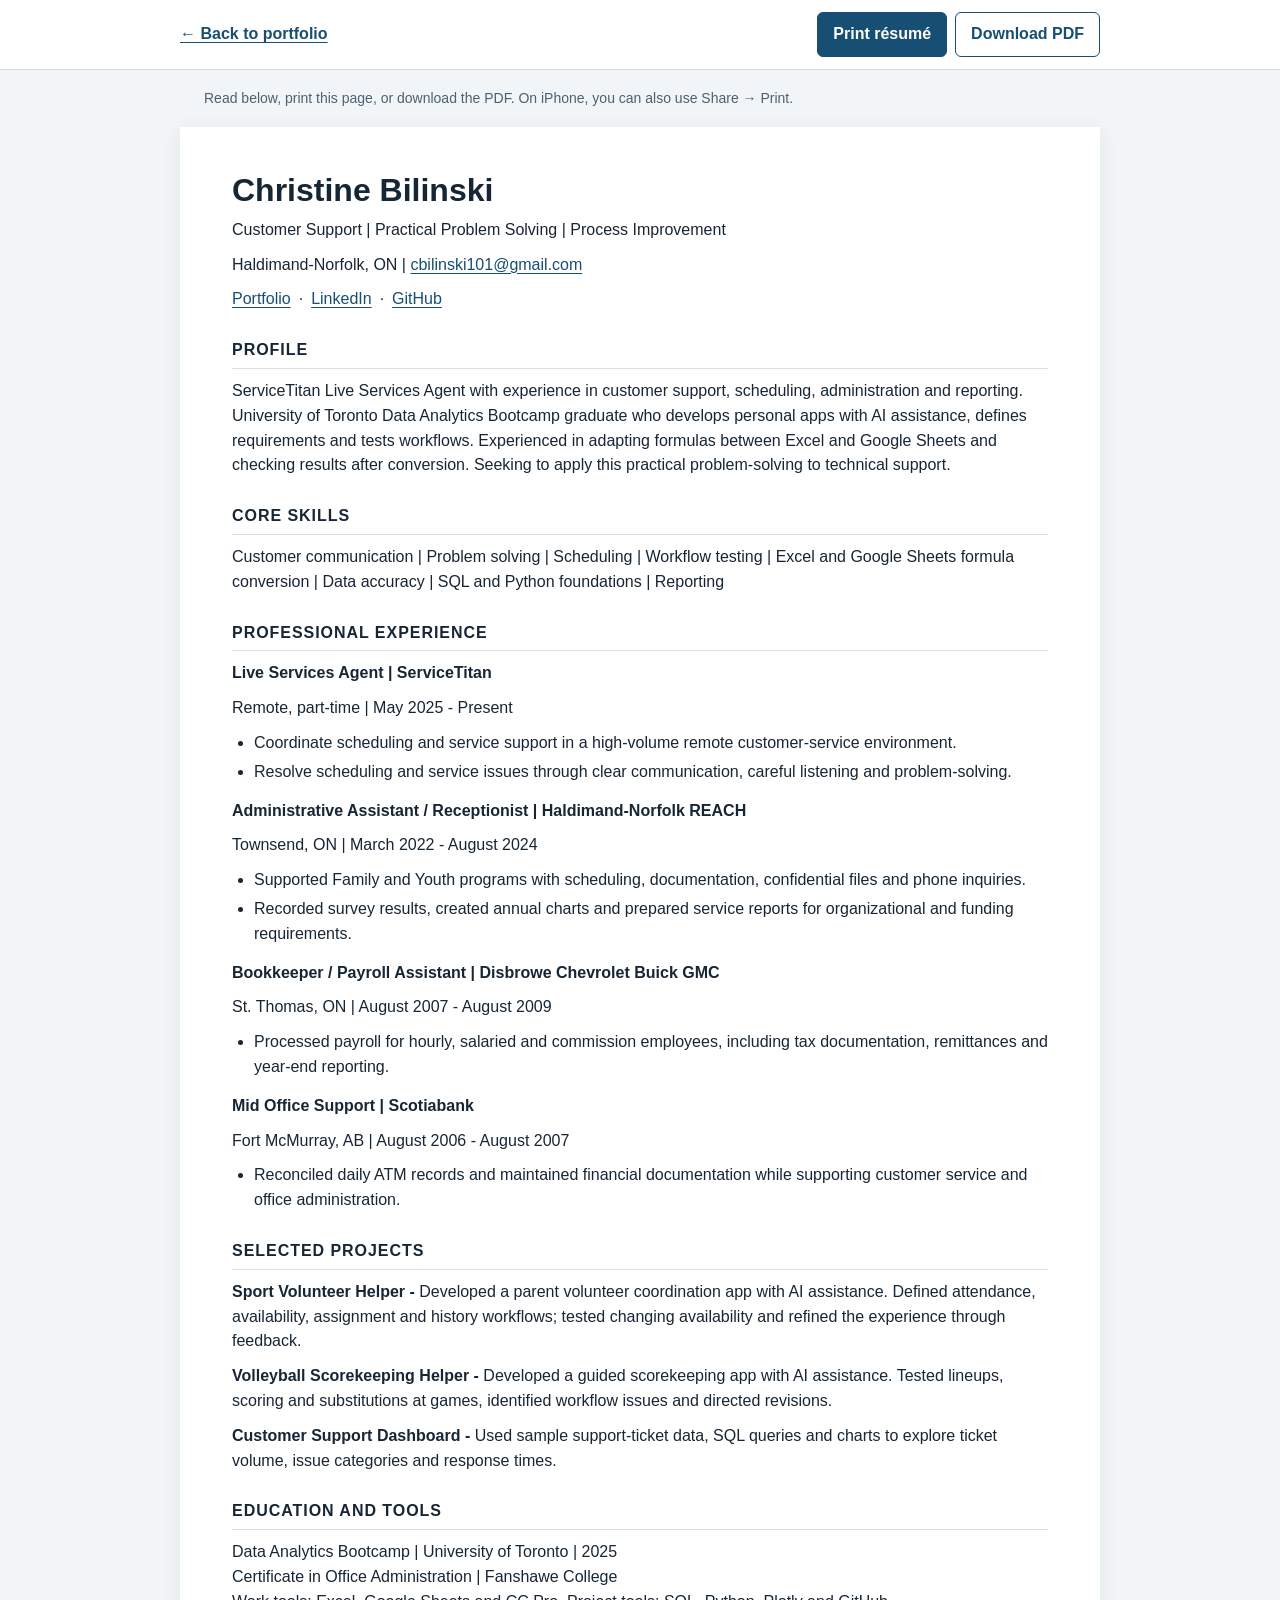
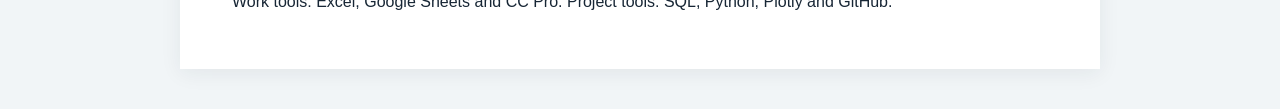
==== resume.html @ c78f18e6 "Add accessible résumé page with print, PDF download and portfolio navigation" ====
<!doctype html>
<html lang="en">
<head>
<meta charset="utf-8">
<meta name="viewport" content="width=device-width, initial-scale=1">
<meta name="description" content="Christine Bilinski’s résumé: customer support, practical problem solving, Excel and Google Sheets, administration and reporting.">
<title>Résumé | Christine Bilinski</title>
<style>
*{box-sizing:border-box}body{margin:0;background:#f1f5f7;color:#172635;font:16px/1.55 Arial,sans-serif}a{color:#174e74;text-underline-offset:3px}a:focus-visible,button:focus-visible{outline:3px solid #c56824;outline-offset:4px}.toolbar{position:sticky;top:0;z-index:10;background:#fff;border-bottom:1px solid #ced9e0;padding:12px max(16px,calc((100vw - 920px)/2));display:flex;gap:12px;align-items:center;flex-wrap:wrap}.back{margin-right:auto;font-weight:bold}.actions{display:flex;gap:8px;flex-wrap:wrap}.action{display:inline-flex;align-items:center;justify-content:center;min-height:44px;padding:9px 15px;border:1px solid #174e74;border-radius:6px;color:#174e74;background:#fff;font:inherit;font-weight:bold;text-decoration:none;cursor:pointer}.primary{color:#fff;background:#174e74}.help{max-width:920px;margin:18px auto 0;padding:0 24px;color:#4c6172;font-size:14px}.resume{max-width:920px;margin:18px auto 40px;background:white;padding:44px 52px;box-shadow:0 4px 20px #17263512;overflow-wrap:anywhere}h1{font-size:32px;line-height:1.2;margin:0 0 8px}h2{font-size:16px;letter-spacing:.06em;text-transform:uppercase;border-bottom:1px solid #d7e1e7;margin:26px 0 10px;padding-bottom:5px;break-after:avoid}p{margin:6px 0 10px}ul{padding-left:22px;margin:7px 0 14px}li{margin:4px 0}.contact-links{display:flex;gap:8px;flex-wrap:wrap}strong{font-weight:700}@media(max-width:600px){.toolbar{gap:10px}.back{width:100%}.actions{width:100%}.action{flex:1}.resume{padding:26px 20px;margin:14px 12px 28px}h1{font-size:27px}.help{padding:0 20px}}
@page{size:letter;margin:.55in .65in}
@media print{body{background:white;color:black;font:10.5pt/1.1 Arial,sans-serif}.toolbar,.help{display:none!important}.resume{max-width:none;padding:0;margin:0;box-shadow:none;overflow-wrap:normal}h1{font-size:20pt;margin:0 0 4pt}h2{font-size:10.5pt;letter-spacing:0;border:0;padding:0;margin:10pt 0 4pt}p{margin:0 0 4pt}li{margin:0 0 2pt}ul{margin:3pt 0 5pt;padding-left:18pt}a{color:black;text-decoration:none}.contact-links{margin-bottom:6pt}h2+ p{break-after:avoid}li{break-inside:avoid}}
</style>
</head>
<body>
<nav class="toolbar" aria-label="Résumé actions">
<a class="back" href="index.html#employment">← Back to portfolio</a>
<div class="actions"><button class="action primary" type="button" onclick="window.print()">Print résumé</button><a class="action" href="Christine_Bilinski_Resume.pdf" download="Christine_Bilinski_Resume.pdf">Download PDF</a></div>
</nav>
<p class="help">Read below, print this page, or download the PDF. On iPhone, you can also use Share → Print.</p>
<main class="resume">
<h1>Christine Bilinski</h1>
<p>Customer Support | Practical Problem Solving | Process Improvement</p>
<p>Haldimand-Norfolk, ON | <a href="mailto:cbilinski101@gmail.com">cbilinski101@gmail.com</a></p>
<p class="contact-links"><a href="https://cbilinski101.github.io/">Portfolio</a><span> · </span><a href="https://www.linkedin.com/in/christine-b-19367b31b/">LinkedIn</a><span> · </span><a href="https://github.com/cbilinski101">GitHub</a></p>
<h2>Profile</h2>
<p>ServiceTitan Live Services Agent with experience in customer support, scheduling, administration and reporting. University of Toronto Data Analytics Bootcamp graduate who develops personal apps with AI assistance, defines requirements and tests workflows. Experienced in adapting formulas between Excel and Google Sheets and checking results after conversion. Seeking to apply this practical problem-solving to technical support.</p>
<h2>Core Skills</h2>
<p>Customer communication | Problem solving | Scheduling | Workflow testing | Excel and Google Sheets formula conversion | Data accuracy | SQL and Python foundations | Reporting</p>
<h2>Professional Experience</h2>
<p><strong>Live Services Agent | ServiceTitan</strong></p>
<p>Remote, part-time | May 2025 - Present</p>
<ul>
<li>Coordinate scheduling and service support in a high-volume remote customer-service environment.</li>
<li>Resolve scheduling and service issues through clear communication, careful listening and problem-solving.</li>
</ul>
<p><strong>Administrative Assistant / Receptionist | Haldimand-Norfolk REACH</strong></p>
<p>Townsend, ON | March 2022 - August 2024</p>
<ul>
<li>Supported Family and Youth programs with scheduling, documentation, confidential files and phone inquiries.</li>
<li>Recorded survey results, created annual charts and prepared service reports for organizational and funding requirements.</li>
</ul>
<p><strong>Bookkeeper / Payroll Assistant | Disbrowe Chevrolet Buick GMC</strong></p>
<p>St. Thomas, ON | August 2007 - August 2009</p>
<ul>
<li>Processed payroll for hourly, salaried and commission employees, including tax documentation, remittances and year-end reporting.</li>
</ul>
<p><strong>Mid Office Support | Scotiabank</strong></p>
<p>Fort McMurray, AB | August 2006 - August 2007</p>
<ul>
<li>Reconciled daily ATM records and maintained financial documentation while supporting customer service and office administration.</li>
</ul>
<h2>Selected Projects</h2>
<p><strong>Sport Volunteer Helper - </strong>Developed a parent volunteer coordination app with AI assistance. Defined attendance, availability, assignment and history workflows; tested changing availability and refined the experience through feedback.</p>
<p><strong>Volleyball Scorekeeping Helper - </strong>Developed a guided scorekeeping app with AI assistance. Tested lineups, scoring and substitutions at games, identified workflow issues and directed revisions.</p>
<p><strong>Customer Support Dashboard - </strong>Used sample support-ticket data, SQL queries and charts to explore ticket volume, issue categories and response times.</p>
<h2>Education And Tools</h2>
<p>Data Analytics Bootcamp | University of Toronto | 2025<br>Certificate in Office Administration | Fanshawe College<br>Work tools: Excel, Google Sheets and CC Pro. Project tools: SQL, Python, Plotly and GitHub.</p>
</main>
</body>
</html>
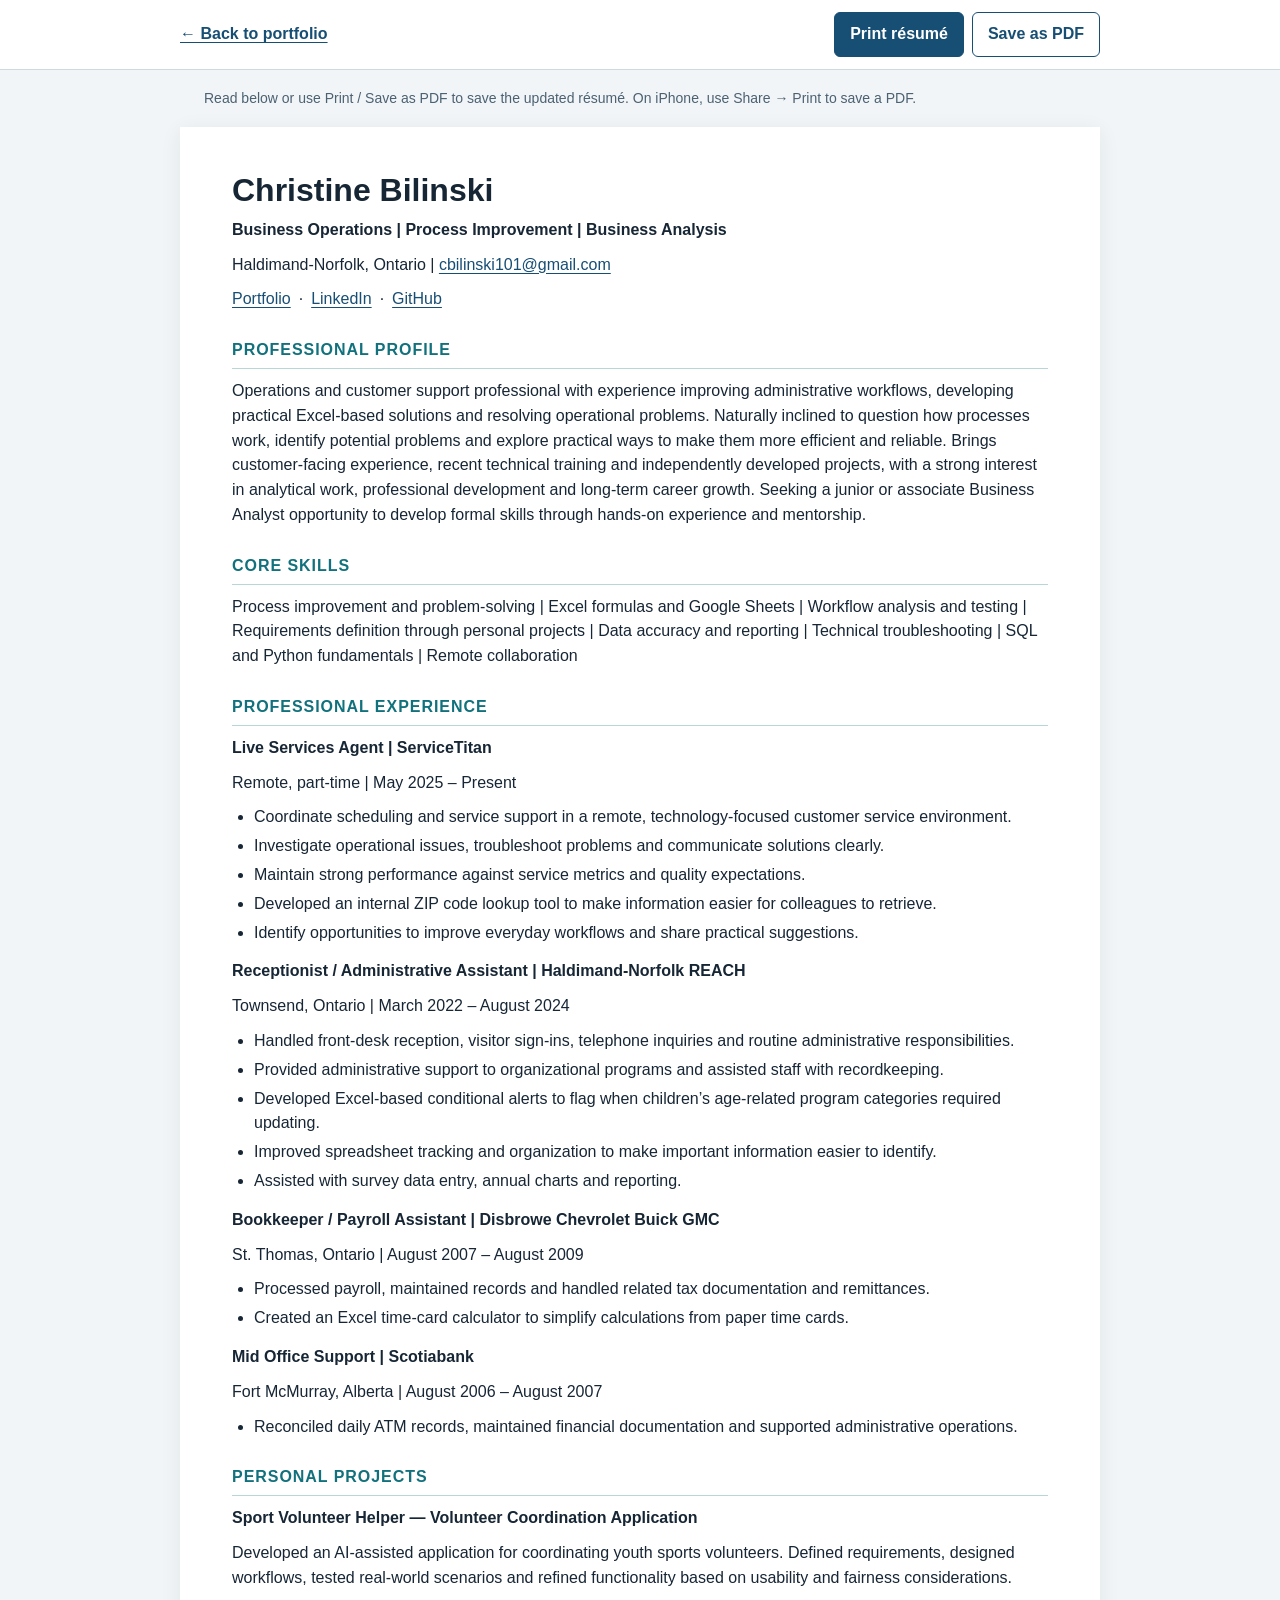
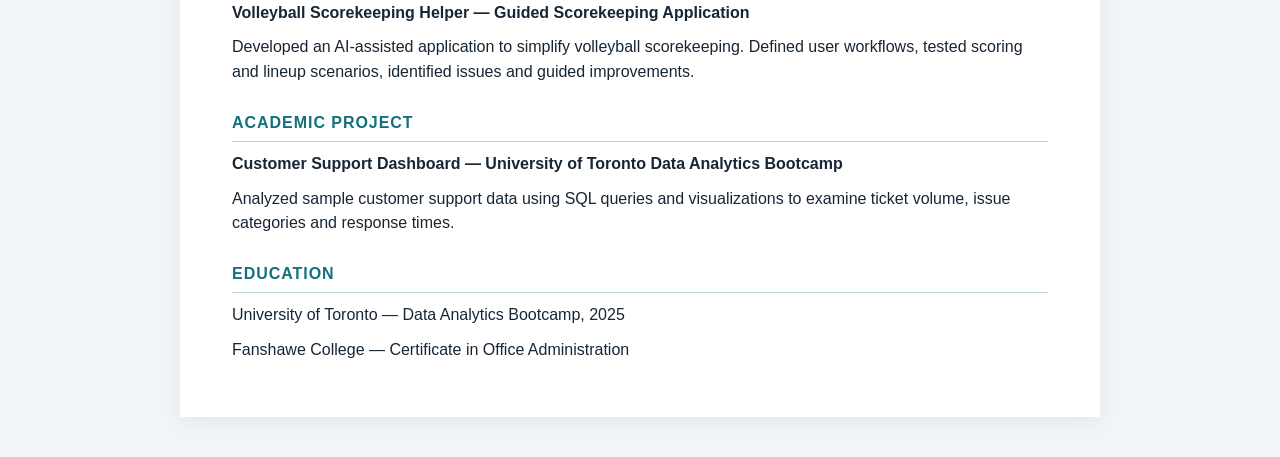
==== commit fe64d564: "Update portfolio resume for junior business analyst career direction" ====
--- a/resume.html
+++ b/resume.html
@@ -3,10 +3,10 @@
 <head>
 <meta charset="utf-8">
 <meta name="viewport" content="width=device-width, initial-scale=1">
-<meta name="description" content="Christine Bilinski’s résumé: customer support, practical problem solving, Excel and Google Sheets, administration and reporting.">
+<meta name="description" content="Christine Bilinski’s résumé: business operations, process improvement and business analysis.">
 <title>Résumé | Christine Bilinski</title>
 <style>
-*{box-sizing:border-box}body{margin:0;background:#f1f5f7;color:#172635;font:16px/1.55 Arial,sans-serif}a{color:#174e74;text-underline-offset:3px}a:focus-visible,button:focus-visible{outline:3px solid #c56824;outline-offset:4px}.toolbar{position:sticky;top:0;z-index:10;background:#fff;border-bottom:1px solid #ced9e0;padding:12px max(16px,calc((100vw - 920px)/2));display:flex;gap:12px;align-items:center;flex-wrap:wrap}.back{margin-right:auto;font-weight:bold}.actions{display:flex;gap:8px;flex-wrap:wrap}.action{display:inline-flex;align-items:center;justify-content:center;min-height:44px;padding:9px 15px;border:1px solid #174e74;border-radius:6px;color:#174e74;background:#fff;font:inherit;font-weight:bold;text-decoration:none;cursor:pointer}.primary{color:#fff;background:#174e74}.help{max-width:920px;margin:18px auto 0;padding:0 24px;color:#4c6172;font-size:14px}.resume{max-width:920px;margin:18px auto 40px;background:white;padding:44px 52px;box-shadow:0 4px 20px #17263512;overflow-wrap:anywhere}h1{font-size:32px;line-height:1.2;margin:0 0 8px}h2{font-size:16px;letter-spacing:.06em;text-transform:uppercase;border-bottom:1px solid #d7e1e7;margin:26px 0 10px;padding-bottom:5px;break-after:avoid}p{margin:6px 0 10px}ul{padding-left:22px;margin:7px 0 14px}li{margin:4px 0}.contact-links{display:flex;gap:8px;flex-wrap:wrap}strong{font-weight:700}@media(max-width:600px){.toolbar{gap:10px}.back{width:100%}.actions{width:100%}.action{flex:1}.resume{padding:26px 20px;margin:14px 12px 28px}h1{font-size:27px}.help{padding:0 20px}}
+*{box-sizing:border-box}body{margin:0;background:#f1f5f7;color:#172635;font:16px/1.55 Arial,sans-serif}a{color:#174e74;text-underline-offset:3px}a:focus-visible,button:focus-visible{outline:3px solid #c56824;outline-offset:4px}.toolbar{position:sticky;top:0;z-index:10;background:#fff;border-bottom:1px solid #ced9e0;padding:12px max(16px,calc((100vw - 920px)/2));display:flex;gap:12px;align-items:center;flex-wrap:wrap}.back{margin-right:auto;font-weight:bold}.actions{display:flex;gap:8px;flex-wrap:wrap}.action{display:inline-flex;align-items:center;justify-content:center;min-height:44px;padding:9px 15px;border:1px solid #174e74;border-radius:6px;color:#174e74;background:#fff;font:inherit;font-weight:bold;text-decoration:none;cursor:pointer}.primary{color:#fff;background:#174e74}.help{max-width:920px;margin:18px auto 0;padding:0 24px;color:#4c6172;font-size:14px}.resume{max-width:920px;margin:18px auto 40px;background:white;padding:44px 52px;box-shadow:0 4px 20px #17263512;overflow-wrap:anywhere}h1{font-size:32px;line-height:1.2;margin:0 0 8px}h2{font-size:16px;letter-spacing:.06em;text-transform:uppercase;color:#11717c;border-bottom:1px solid #b7d6d8;margin:26px 0 10px;padding-bottom:5px;break-after:avoid}p{margin:6px 0 10px}ul{padding-left:22px;margin:7px 0 14px}li{margin:4px 0}.contact-links{display:flex;gap:8px;flex-wrap:wrap}strong{font-weight:700}@media(max-width:600px){.toolbar{gap:10px}.back{width:100%}.actions{width:100%}.action{flex:1}.resume{padding:26px 20px;margin:14px 12px 28px}h1{font-size:27px}.help{padding:0 20px}}
 @page{size:letter;margin:.55in .65in}
 @media print{body{background:white;color:black;font:10.5pt/1.1 Arial,sans-serif}.toolbar,.help{display:none!important}.resume{max-width:none;padding:0;margin:0;box-shadow:none;overflow-wrap:normal}h1{font-size:20pt;margin:0 0 4pt}h2{font-size:10.5pt;letter-spacing:0;border:0;padding:0;margin:10pt 0 4pt}p{margin:0 0 4pt}li{margin:0 0 2pt}ul{margin:3pt 0 5pt;padding-left:18pt}a{color:black;text-decoration:none}.contact-links{margin-bottom:6pt}h2+ p{break-after:avoid}li{break-inside:avoid}}
 </style>
@@ -14,47 +14,34 @@
 <body>
 <nav class="toolbar" aria-label="Résumé actions">
 <a class="back" href="index.html#employment">← Back to portfolio</a>
-<div class="actions"><button class="action primary" type="button" onclick="window.print()">Print résumé</button><a class="action" href="Christine_Bilinski_Resume.pdf" download="Christine_Bilinski_Resume.pdf">Download PDF</a></div>
+<div class="actions"><button class="action primary" type="button" onclick="window.print()">Print résumé</button><button class="action" type="button" onclick="window.print()">Save as PDF</button></div>
 </nav>
-<p class="help">Read below, print this page, or download the PDF. On iPhone, you can also use Share → Print.</p>
+<p class="help">Read below or use Print / Save as PDF to save the updated résumé. On iPhone, use Share → Print to save a PDF.</p>
 <main class="resume">
 <h1>Christine Bilinski</h1>
-<p>Customer Support | Practical Problem Solving | Process Improvement</p>
-<p>Haldimand-Norfolk, ON | <a href="mailto:cbilinski101@gmail.com">cbilinski101@gmail.com</a></p>
+<p><strong>Business Operations | Process Improvement | Business Analysis</strong></p>
+<p>Haldimand-Norfolk, Ontario | <a href="mailto:cbilinski101@gmail.com">cbilinski101@gmail.com</a></p>
 <p class="contact-links"><a href="https://cbilinski101.github.io/">Portfolio</a><span> · </span><a href="https://www.linkedin.com/in/christine-b-19367b31b/">LinkedIn</a><span> · </span><a href="https://github.com/cbilinski101">GitHub</a></p>
-<h2>Profile</h2>
-<p>ServiceTitan Live Services Agent with experience in customer support, scheduling, administration and reporting. University of Toronto Data Analytics Bootcamp graduate who develops personal apps with AI assistance, defines requirements and tests workflows. Experienced in adapting formulas between Excel and Google Sheets and checking results after conversion. Seeking to apply this practical problem-solving to technical support.</p>
+<h2>Professional Profile</h2>
+<p>Operations and customer support professional with experience improving administrative workflows, developing practical Excel-based solutions and resolving operational problems. Naturally inclined to question how processes work, identify potential problems and explore practical ways to make them more efficient and reliable. Brings customer-facing experience, recent technical training and independently developed projects, with a strong interest in analytical work, professional development and long-term career growth. Seeking a junior or associate Business Analyst opportunity to develop formal skills through hands-on experience and mentorship.</p>
 <h2>Core Skills</h2>
-<p>Customer communication | Problem solving | Scheduling | Workflow testing | Excel and Google Sheets formula conversion | Data accuracy | SQL and Python foundations | Reporting</p>
+<p>Process improvement and problem-solving | Excel formulas and Google Sheets | Workflow analysis and testing | Requirements definition through personal projects | Data accuracy and reporting | Technical troubleshooting | SQL and Python fundamentals | Remote collaboration</p>
 <h2>Professional Experience</h2>
-<p><strong>Live Services Agent | ServiceTitan</strong></p>
-<p>Remote, part-time | May 2025 - Present</p>
-<ul>
-<li>Coordinate scheduling and service support in a high-volume remote customer-service environment.</li>
-<li>Resolve scheduling and service issues through clear communication, careful listening and problem-solving.</li>
-</ul>
-<p><strong>Administrative Assistant / Receptionist | Haldimand-Norfolk REACH</strong></p>
-<p>Townsend, ON | March 2022 - August 2024</p>
-<ul>
-<li>Supported Family and Youth programs with scheduling, documentation, confidential files and phone inquiries.</li>
-<li>Recorded survey results, created annual charts and prepared service reports for organizational and funding requirements.</li>
-</ul>
-<p><strong>Bookkeeper / Payroll Assistant | Disbrowe Chevrolet Buick GMC</strong></p>
-<p>St. Thomas, ON | August 2007 - August 2009</p>
-<ul>
-<li>Processed payroll for hourly, salaried and commission employees, including tax documentation, remittances and year-end reporting.</li>
-</ul>
-<p><strong>Mid Office Support | Scotiabank</strong></p>
-<p>Fort McMurray, AB | August 2006 - August 2007</p>
-<ul>
-<li>Reconciled daily ATM records and maintained financial documentation while supporting customer service and office administration.</li>
-</ul>
-<h2>Selected Projects</h2>
-<p><strong>Sport Volunteer Helper - </strong>Developed a parent volunteer coordination app with AI assistance. Defined attendance, availability, assignment and history workflows; tested changing availability and refined the experience through feedback.</p>
-<p><strong>Volleyball Scorekeeping Helper - </strong>Developed a guided scorekeeping app with AI assistance. Tested lineups, scoring and substitutions at games, identified workflow issues and directed revisions.</p>
-<p><strong>Customer Support Dashboard - </strong>Used sample support-ticket data, SQL queries and charts to explore ticket volume, issue categories and response times.</p>
-<h2>Education And Tools</h2>
-<p>Data Analytics Bootcamp | University of Toronto | 2025<br>Certificate in Office Administration | Fanshawe College<br>Work tools: Excel, Google Sheets and CC Pro. Project tools: SQL, Python, Plotly and GitHub.</p>
+<p><strong>Live Services Agent | ServiceTitan</strong></p><p>Remote, part-time | May 2025 – Present</p>
+<ul><li>Coordinate scheduling and service support in a remote, technology-focused customer service environment.</li><li>Investigate operational issues, troubleshoot problems and communicate solutions clearly.</li><li>Maintain strong performance against service metrics and quality expectations.</li><li>Developed an internal ZIP code lookup tool to make information easier for colleagues to retrieve.</li><li>Identify opportunities to improve everyday workflows and share practical suggestions.</li></ul>
+<p><strong>Receptionist / Administrative Assistant | Haldimand-Norfolk REACH</strong></p><p>Townsend, Ontario | March 2022 – August 2024</p>
+<ul><li>Handled front-desk reception, visitor sign-ins, telephone inquiries and routine administrative responsibilities.</li><li>Provided administrative support to organizational programs and assisted staff with recordkeeping.</li><li>Developed Excel-based conditional alerts to flag when children’s age-related program categories required updating.</li><li>Improved spreadsheet tracking and organization to make important information easier to identify.</li><li>Assisted with survey data entry, annual charts and reporting.</li></ul>
+<p><strong>Bookkeeper / Payroll Assistant | Disbrowe Chevrolet Buick GMC</strong></p><p>St. Thomas, Ontario | August 2007 – August 2009</p>
+<ul><li>Processed payroll, maintained records and handled related tax documentation and remittances.</li><li>Created an Excel time-card calculator to simplify calculations from paper time cards.</li></ul>
+<p><strong>Mid Office Support | Scotiabank</strong></p><p>Fort McMurray, Alberta | August 2006 – August 2007</p>
+<ul><li>Reconciled daily ATM records, maintained financial documentation and supported administrative operations.</li></ul>
+<h2>Personal Projects</h2>
+<p><strong>Sport Volunteer Helper — Volunteer Coordination Application</strong></p><p>Developed an AI-assisted application for coordinating youth sports volunteers. Defined requirements, designed workflows, tested real-world scenarios and refined functionality based on usability and fairness considerations.</p>
+<p><strong>Volleyball Scorekeeping Helper — Guided Scorekeeping Application</strong></p><p>Developed an AI-assisted application to simplify volleyball scorekeeping. Defined user workflows, tested scoring and lineup scenarios, identified issues and guided improvements.</p>
+<h2>Academic Project</h2>
+<p><strong>Customer Support Dashboard — University of Toronto Data Analytics Bootcamp</strong></p><p>Analyzed sample customer support data using SQL queries and visualizations to examine ticket volume, issue categories and response times.</p>
+<h2>Education</h2>
+<p>University of Toronto — Data Analytics Bootcamp, 2025</p><p>Fanshawe College — Certificate in Office Administration</p>
 </main>
 </body>
 </html>
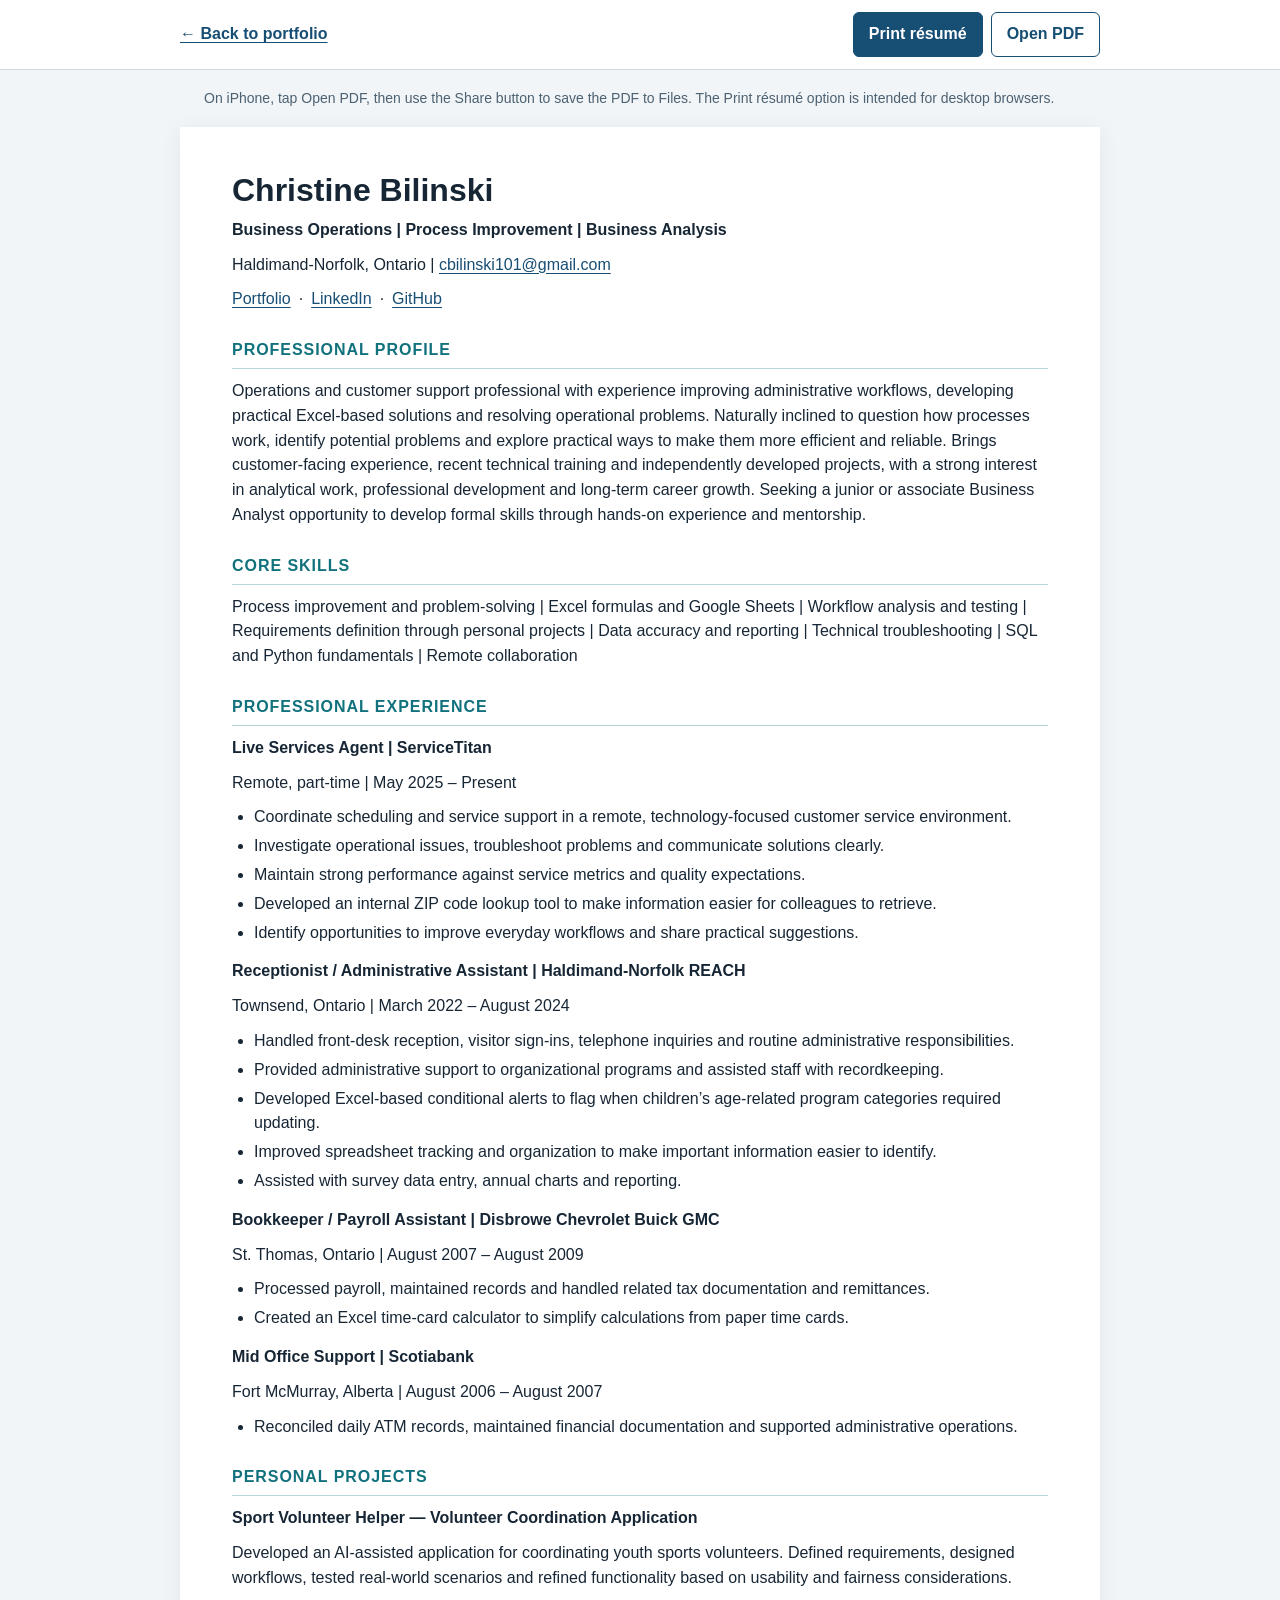
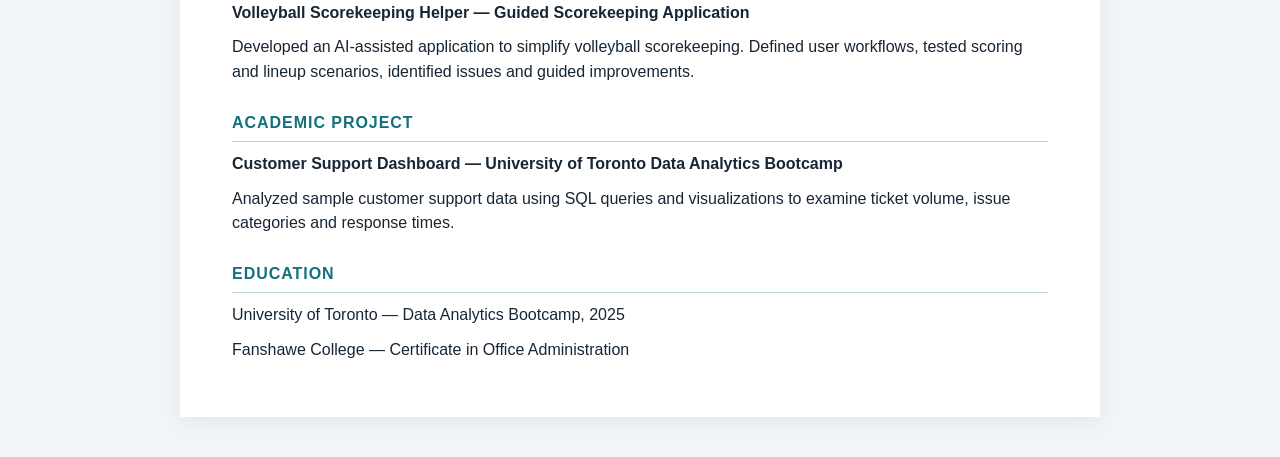
==== commit db4e6f3f: "Replace nonworking iPhone save action with direct PDF link" ====
--- a/resume.html
+++ b/resume.html
@@ -14,9 +14,9 @@
 <body>
 <nav class="toolbar" aria-label="Résumé actions">
 <a class="back" href="index.html#employment">← Back to portfolio</a>
-<div class="actions"><button class="action primary" type="button" onclick="window.print()">Print résumé</button><button class="action" type="button" onclick="window.print()">Save as PDF</button></div>
+<div class="actions"><button class="action primary" type="button" onclick="window.print()">Print résumé</button><a class="action" href="Christine_Bilinski_Business_Analyst_Resume.pdf" type="application/pdf">Open PDF</a></div>
 </nav>
-<p class="help">Read below or use Print / Save as PDF to save the updated résumé. On iPhone, use Share → Print to save a PDF.</p>
+<p class="help">On iPhone, tap Open PDF, then use the Share button to save the PDF to Files. The Print résumé option is intended for desktop browsers.</p>
 <main class="resume">
 <h1>Christine Bilinski</h1>
 <p><strong>Business Operations | Process Improvement | Business Analysis</strong></p>
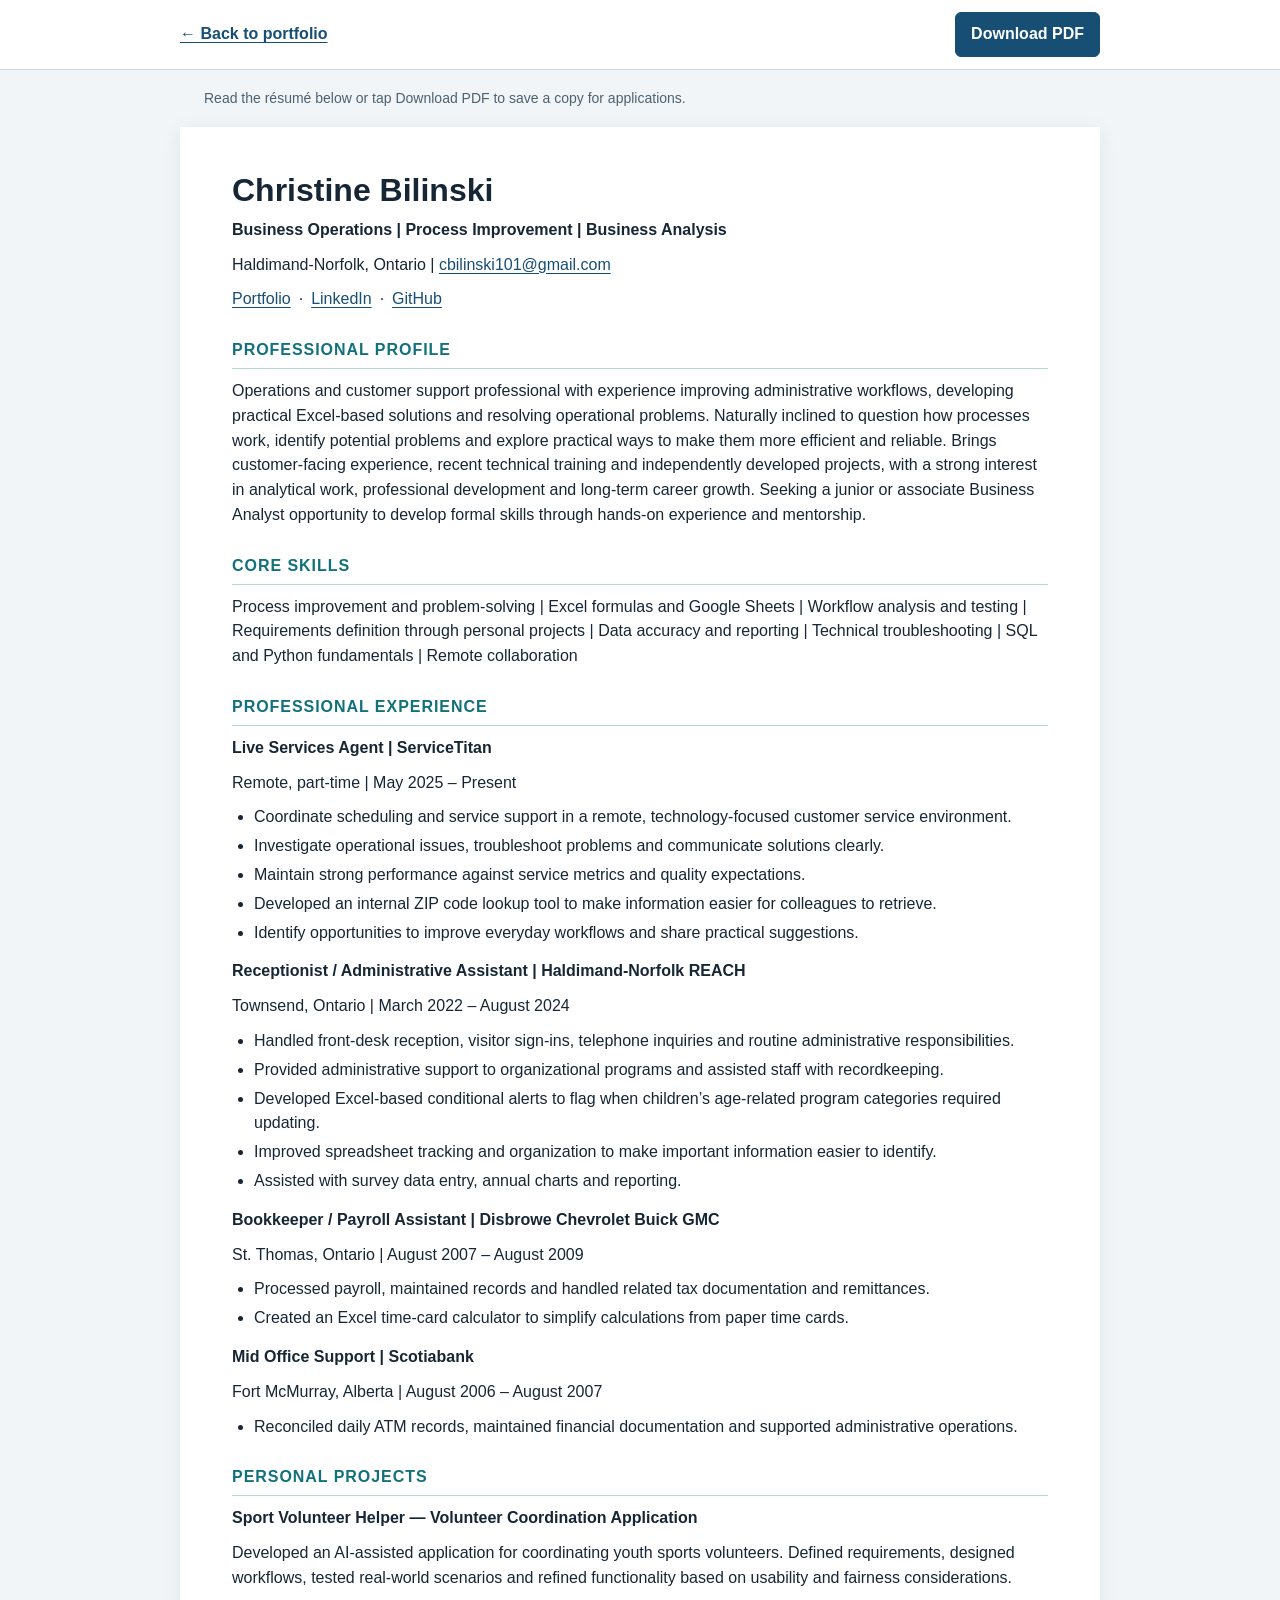
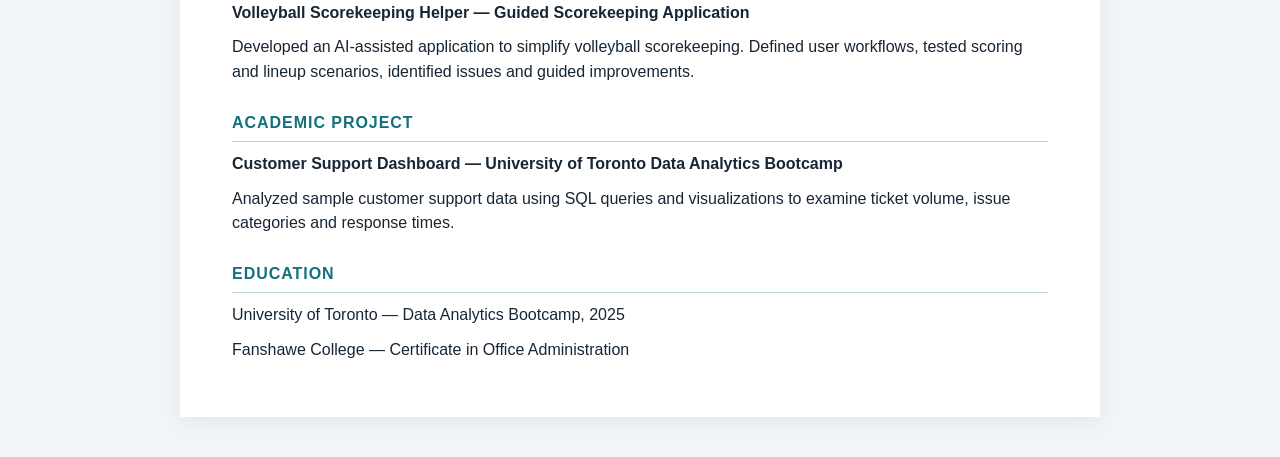
==== commit 22767690: "Simplify resume actions to one direct PDF download" ====
--- a/resume.html
+++ b/resume.html
@@ -14,9 +14,9 @@
 <body>
 <nav class="toolbar" aria-label="Résumé actions">
 <a class="back" href="index.html#employment">← Back to portfolio</a>
-<div class="actions"><button class="action primary" type="button" onclick="window.print()">Print résumé</button><a class="action" href="Christine_Bilinski_Business_Analyst_Resume.pdf" type="application/pdf">Open PDF</a></div>
+<div class="actions"><a class="action primary" href="Christine_Bilinski_Business_Analyst_Resume.pdf" download="Christine_Bilinski_Business_Analyst_Resume.pdf" type="application/pdf">Download PDF</a></div>
 </nav>
-<p class="help">On iPhone, tap Open PDF, then use the Share button to save the PDF to Files. The Print résumé option is intended for desktop browsers.</p>
+<p class="help">Read the résumé below or tap Download PDF to save a copy for applications.</p>
 <main class="resume">
 <h1>Christine Bilinski</h1>
 <p><strong>Business Operations | Process Improvement | Business Analysis</strong></p>
